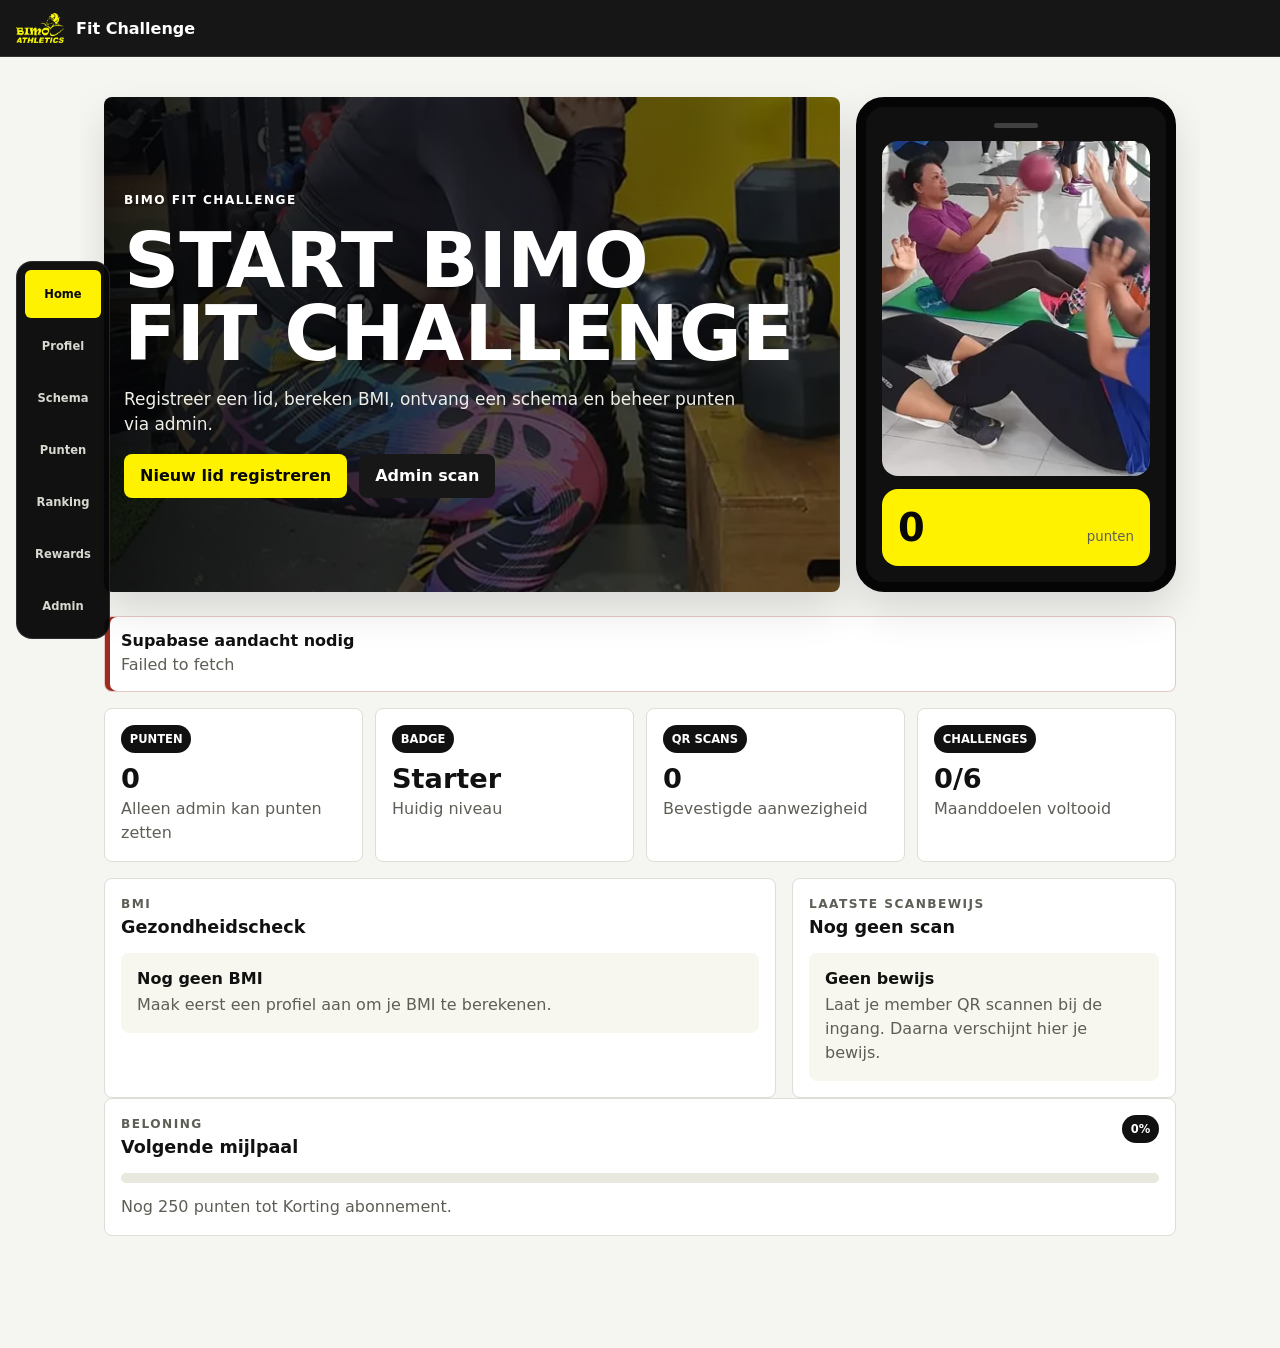
==== docs/index.html @ fdfe7008 "feat: deploy BIMO Fit Challenge app with Supabase setup" ====
<!doctype html>
<html lang="nl">
  <head>
    <meta charset="utf-8">
    <meta name="viewport" content="width=device-width, initial-scale=1, viewport-fit=cover">
    <meta name="theme-color" content="#0b0b0b">
    <meta name="apple-mobile-web-app-capable" content="yes">
    <meta name="apple-mobile-web-app-status-bar-style" content="black-translucent">
    <meta name="apple-mobile-web-app-title" content="BIMO Fit">
    <meta name="description" content="BIMO Fit Challenge App met member QR, admin check-in, BMI, punten, challenges, ranking en beloningen.">
    <title>BIMO Fit Challenge</title>
    <link rel="manifest" href="./manifest.webmanifest">
    <link rel="icon" href="./assets/icon-192.png" sizes="192x192">
    <link rel="apple-touch-icon" href="./assets/icon-180.png">
    <link rel="stylesheet" href="./styles.css">
  </head>
  <body>
    <header class="app-shell">
      <a class="brand" href="./" aria-label="BIMO Fit Challenge home">
        <img src="./assets/bimo-logo.webp" alt="BIMO Athletics logo">
        <span>Fit Challenge</span>
      </a>
      <button id="installButton" class="install-button" hidden>Installeer app</button>
    </header>

    <main id="app" class="app-main" tabindex="-1"></main>

    <nav class="bottom-nav" aria-label="Hoofdnavigatie">
      <button data-tab="dashboard" class="is-active" aria-current="page">Home</button>
      <button data-tab="profile">Profiel</button>
      <button data-tab="plan">Schema</button>
      <button data-tab="points">Punten</button>
      <button data-tab="ranking">Ranking</button>
      <button data-tab="rewards">Rewards</button>
      <button data-tab="admin">Admin</button>
    </nav>

    <div id="toast" class="toast" hidden role="status" aria-live="polite"></div>

    <script src="./assets/qrcode-generator.js"></script>
    <script src="./supabase-config.js"></script>
    <script type="module" src="./app.mjs"></script>
  </body>
</html>
---- docs/styles.css ----
:root {
  color-scheme: light;
  --bg: #f5f5f2;
  --surface: #ffffff;
  --ink: #111111;
  --muted: #5e5e57;
  --line: #deded6;
  --brand: #fff200;
  --brand-strong: #e5d900;
  --dark: #080808;
  --success: #186a3b;
  --danger: #9c2b20;
  --radius: 8px;
  --shadow: 0 18px 40px rgba(0, 0, 0, 0.12);
  font-family: Inter, ui-sans-serif, system-ui, -apple-system, BlinkMacSystemFont, "Segoe UI", sans-serif;
}

* {
  box-sizing: border-box;
}

body {
  margin: 0;
  min-height: 100vh;
  overflow-x: hidden;
  background: var(--bg);
  color: var(--ink);
}

button,
input,
textarea,
select {
  font: inherit;
}

button {
  cursor: pointer;
}

button:disabled {
  cursor: not-allowed;
  opacity: 0.55;
}

.app-shell {
  position: sticky;
  top: 0;
  z-index: 10;
  display: flex;
  align-items: center;
  justify-content: space-between;
  gap: 1rem;
  padding: max(0.75rem, env(safe-area-inset-top)) 1rem 0.75rem;
  background: rgba(8, 8, 8, 0.94);
  backdrop-filter: blur(16px);
  border-bottom: 1px solid rgba(255, 255, 255, 0.12);
}

.brand {
  display: inline-flex;
  align-items: center;
  gap: 0.75rem;
  color: white;
  font-weight: 800;
  text-decoration: none;
  letter-spacing: 0;
}

.brand img {
  width: 48px;
  height: 32px;
  object-fit: contain;
  border-radius: 4px;
}

.install-button,
.primary-action,
.secondary-action {
  border: 0;
  border-radius: var(--radius);
  min-height: 44px;
  padding: 0.75rem 1rem;
  font-weight: 800;
}

.install-button,
.primary-action {
  background: var(--brand);
  color: var(--dark);
}

.secondary-action {
  background: #171717;
  color: white;
}

.secondary-action:disabled {
  background: #c8c8c0;
  color: #52524d;
}

.app-main {
  width: 100%;
  max-width: 1120px;
  margin: 0 auto;
  padding: 1rem 1rem 6.5rem;
  overflow-x: hidden;
}

.hero-section {
  display: grid;
  grid-template-columns: 1fr;
  gap: 1rem;
  min-width: 0;
  padding: 1rem 0 1.5rem;
}

.hero-copy {
  display: grid;
  align-content: center;
  gap: 1rem;
  min-height: 420px;
  padding: 1.25rem;
  color: white;
  background:
    linear-gradient(90deg, rgba(0, 0, 0, 0.88), rgba(0, 0, 0, 0.48)),
    url("./assets/gallab.webp") center / cover;
  border-radius: var(--radius);
  box-shadow: var(--shadow);
}

.hero-copy h1,
.page-heading h1 {
  margin: 0;
  max-width: 760px;
  font-size: clamp(1.85rem, 6vw, 4.8rem);
  line-height: 0.95;
  letter-spacing: 0;
  text-transform: uppercase;
  text-wrap: balance;
}

.hero-copy p,
.page-heading p,
.panel p,
.metric-card p,
.activity-card p,
.reward-card p,
.plan-item p,
.leader-row p {
  margin: 0;
  color: inherit;
  line-height: 1.5;
}

.hero-copy > p:not(.eyebrow) {
  max-width: 620px;
  color: #efefe7;
  font-size: 1.06rem;
}

.hero-actions {
  display: flex;
  flex-wrap: wrap;
  gap: 0.75rem;
}

.phone-preview {
  display: none;
}

.eyebrow {
  margin: 0;
  color: var(--brand);
  font-size: 0.76rem;
  font-weight: 900;
  letter-spacing: 0.12em;
  text-transform: uppercase;
}

.metric-grid,
.activity-grid,
.reward-grid {
  display: grid;
  grid-template-columns: repeat(2, minmax(0, 1fr));
  gap: 0.75rem;
  min-width: 0;
}

.metric-card,
.activity-card,
.reward-card,
.panel,
.leader-row,
.plan-item {
  background: var(--surface);
  border: 1px solid var(--line);
  border-radius: var(--radius);
}

.metric-card {
  padding: 1rem;
}

.metric-card span,
.points-chip,
.pill {
  display: inline-flex;
  width: fit-content;
  align-items: center;
  min-height: 28px;
  padding: 0.2rem 0.55rem;
  border-radius: 999px;
  background: #111111;
  color: white;
  font-size: 0.72rem;
  font-weight: 900;
  text-transform: uppercase;
}

.metric-card strong {
  display: block;
  margin: 0.65rem 0 0.2rem;
  font-size: 1.7rem;
}

.metric-card p,
.activity-card p,
.reward-card p,
.plan-item p,
.leader-row p,
.panel p {
  color: var(--muted);
}

.dashboard-grid,
.form-layout {
  display: grid;
  grid-template-columns: 1fr;
  gap: 1rem;
  min-width: 0;
  margin-top: 1rem;
}

.panel,
.activity-card,
.reward-card {
  padding: 1rem;
}

.panel-header {
  display: flex;
  align-items: flex-start;
  justify-content: space-between;
  gap: 1rem;
  margin-bottom: 1rem;
}

.panel h2,
.activity-card h2,
.reward-card h2,
.plan-item h2,
.leader-row h2 {
  margin: 0.2rem 0 0;
  font-size: 1.1rem;
}

.bmi-result {
  display: flex;
  align-items: center;
  gap: 1rem;
}

.bmi-result > span,
.bmi-panel h2 {
  display: grid;
  place-items: center;
  width: 92px;
  height: 92px;
  margin: 0;
  border-radius: 50%;
  background: var(--brand);
  color: var(--dark);
  font-size: 2rem;
  font-weight: 900;
}

.session-card {
  display: grid;
  gap: 0.45rem;
  padding: 1rem;
  background: #f7f7ef;
  border-radius: var(--radius);
}

.session-card span {
  color: var(--success);
  font-weight: 900;
}

.progress-row {
  display: grid;
  gap: 0.75rem;
}

.progress-track {
  height: 10px;
  overflow: hidden;
  background: #e8e8df;
  border-radius: 999px;
}

.progress-track span {
  display: block;
  height: 100%;
  background: var(--brand);
}

.page-heading {
  display: grid;
  gap: 0.65rem;
  padding: 1rem 0;
}

.page-heading .eyebrow {
  color: var(--danger);
}

.page-heading p {
  max-width: 720px;
  color: var(--muted);
}

.form-panel {
  display: grid;
  gap: 1rem;
}

label {
  display: grid;
  gap: 0.4rem;
  color: var(--ink);
  font-weight: 800;
}

input,
textarea,
select {
  width: 100%;
  min-height: 46px;
  padding: 0.7rem 0.75rem;
  border: 1px solid var(--line);
  border-radius: var(--radius);
  background: #fbfbf8;
  color: var(--ink);
}

input:focus,
textarea:focus,
select:focus,
button:focus-visible {
  outline: 3px solid rgba(255, 242, 0, 0.8);
  outline-offset: 2px;
}

textarea {
  resize: vertical;
}

small {
  color: var(--muted);
  line-height: 1.4;
}

.two-columns {
  display: grid;
  grid-template-columns: 1fr;
  gap: 1rem;
}

.bmi-panel {
  display: grid;
  align-content: start;
  gap: 0.75rem;
}

.member-pass {
  display: grid;
  align-content: start;
  gap: 0.85rem;
}

.member-pass code {
  display: block;
  width: fit-content;
  padding: 0.35rem 0.55rem;
  color: var(--brand);
  background: var(--dark);
  border-radius: 6px;
  font-weight: 900;
}

.qr-box {
  display: grid;
  place-items: center;
  min-height: 220px;
  padding: 1rem;
  background: white;
  border: 1px solid var(--line);
  border-radius: var(--radius);
}

.qr-box svg {
  display: block;
  width: min(220px, 100%);
  height: auto;
}

.bmi-mini {
  display: grid;
  gap: 0.2rem;
  padding: 0.85rem;
  background: #f7f7ef;
  border-radius: var(--radius);
}

.health-list {
  display: grid;
  grid-template-columns: 1fr;
  gap: 0.6rem;
  margin: 1rem 0 0;
}

.health-list div {
  display: flex;
  justify-content: space-between;
  gap: 1rem;
  padding: 0.7rem;
  background: #f7f7ef;
  border-radius: var(--radius);
}

.health-list dt,
.health-list dd {
  margin: 0;
}

.health-list dt {
  color: var(--muted);
}

.health-list dd {
  font-weight: 900;
}

.plan-list {
  display: grid;
  gap: 0.75rem;
}

.plan-item {
  display: grid;
  grid-template-columns: auto 1fr;
  gap: 0.85rem;
  padding: 1rem;
}

.plan-item > span {
  grid-column: 2;
  color: var(--success);
  font-weight: 900;
}

.day-block {
  display: grid;
  place-items: center;
  width: 48px;
  height: 48px;
  background: var(--dark);
  color: var(--brand);
  border-radius: var(--radius);
  font-weight: 900;
  text-transform: uppercase;
}

.activity-card,
.reward-card {
  display: grid;
  gap: 0.75rem;
  align-content: start;
}

.points-chip {
  background: var(--brand);
  color: var(--dark);
}

.challenge-list {
  display: grid;
  gap: 0.75rem;
}

.challenge-item {
  display: grid;
  gap: 0.8rem;
  padding: 0.85rem;
  background: #f7f7ef;
  border-radius: var(--radius);
}

.challenge-item h3 {
  margin: 0.5rem 0;
}

.compact-input {
  grid-template-columns: auto 96px;
  align-items: center;
}

.activity-log {
  display: grid;
  gap: 0.6rem;
  margin: 0;
  padding: 0;
  list-style: none;
}

.activity-log li {
  display: flex;
  justify-content: space-between;
  gap: 1rem;
  padding-bottom: 0.6rem;
  border-bottom: 1px solid var(--line);
}

.activity-log small {
  display: block;
  margin-top: 0.2rem;
}

.proof-section {
  margin-top: 1rem;
}

.proof-list {
  display: grid;
  gap: 0.7rem;
  margin: 0;
  padding: 0;
  list-style: none;
}

.proof-list li {
  display: flex;
  align-items: flex-start;
  justify-content: space-between;
  gap: 1rem;
  padding: 0.85rem;
  background: #f7f7ef;
  border-radius: var(--radius);
}

.proof-list strong {
  display: block;
  margin-bottom: 0.25rem;
}

.proof-list span {
  flex: 0 0 auto;
  color: var(--success);
  font-weight: 900;
}

.leaderboard {
  display: grid;
  gap: 0.75rem;
}

.leader-row {
  display: grid;
  grid-template-columns: auto 1fr auto;
  align-items: center;
  gap: 1rem;
  padding: 1rem;
}

.leader-row.is-current {
  border-color: var(--dark);
  box-shadow: inset 5px 0 0 var(--brand);
}

.rank {
  display: grid;
  place-items: center;
  width: 48px;
  height: 48px;
  background: var(--dark);
  color: white;
  border-radius: 50%;
  font-weight: 900;
}

.reward-card.is-claimed {
  border-color: rgba(24, 106, 59, 0.3);
  background: #f0f8f2;
}

.admin-login {
  display: grid;
  gap: 1rem;
  width: min(520px, 100%);
}

.admin-grid {
  display: grid;
  grid-template-columns: 1fr;
  gap: 1rem;
  margin-top: 1rem;
}

.compact-button {
  min-height: 36px;
  padding: 0.45rem 0.7rem;
  font-size: 0.82rem;
}

.status-chip {
  display: inline-flex;
  width: fit-content;
  align-items: center;
  justify-content: center;
  min-height: 32px;
  padding: 0.25rem 0.65rem;
  border-radius: 999px;
  color: var(--success);
  background: #e9f4ec;
  font-size: 0.8rem;
  font-weight: 900;
}

.sync-banner {
  display: flex;
  align-items: center;
  justify-content: space-between;
  gap: 1rem;
  margin: 0 0 1rem;
  padding: 0.9rem 1rem;
  border: 1px solid var(--line);
  border-radius: var(--radius);
  background: var(--surface);
}

.sync-banner strong {
  display: block;
  margin-bottom: 0.2rem;
}

.sync-banner > div {
  min-width: 0;
}

.sync-banner p {
  margin: 0;
  color: var(--muted);
  line-height: 1.45;
  overflow-wrap: anywhere;
}

.sync-banner.is-online {
  border-color: rgba(24, 106, 59, 0.28);
  box-shadow: inset 5px 0 0 var(--success);
}

.sync-banner.is-warning {
  border-color: rgba(156, 43, 32, 0.25);
  box-shadow: inset 5px 0 0 var(--danger);
}

.sync-banner.is-local {
  box-shadow: inset 5px 0 0 var(--brand);
}

.proof-card strong {
  font-size: 1.1rem;
}

.empty-state {
  display: grid;
  gap: 0.35rem;
  padding: 1rem;
  background: #f7f7ef;
  border-radius: var(--radius);
}

.bottom-nav {
  position: fixed;
  right: 0;
  bottom: 0;
  left: 0;
  z-index: 20;
  display: grid;
  grid-template-columns: repeat(7, minmax(0, 1fr));
  gap: 0.25rem;
  padding: 0.5rem 0.5rem max(0.5rem, env(safe-area-inset-bottom));
  background: rgba(8, 8, 8, 0.96);
  border-top: 1px solid rgba(255, 255, 255, 0.1);
}

.bottom-nav button {
  min-width: 0;
  min-height: 48px;
  padding: 0.25rem;
  border: 0;
  border-radius: 6px;
  background: transparent;
  color: #d8d8d0;
  font-size: 0.72rem;
  font-weight: 800;
  overflow: hidden;
  text-overflow: ellipsis;
}

.bottom-nav button.is-active {
  background: var(--brand);
  color: var(--dark);
}

.toast {
  position: fixed;
  right: 1rem;
  bottom: 5.5rem;
  left: 1rem;
  z-index: 30;
  width: min(520px, calc(100% - 2rem));
  margin: 0 auto;
  padding: 0.9rem 1rem;
  color: white;
  background: #111111;
  border-radius: var(--radius);
  box-shadow: var(--shadow);
  overflow-wrap: anywhere;
}

@media (max-width: 520px) {
  .hero-copy h1,
  .page-heading h1 {
    font-size: 1.85rem;
    line-height: 1.05;
  }

  .hero-copy h1 {
    max-width: 12ch;
  }

  .hero-copy > p:not(.eyebrow) {
    max-width: 31ch;
  }

  .sync-banner {
    align-items: stretch;
    flex-direction: column;
  }

  .sync-banner p {
    max-width: 31ch;
  }
}

@media (min-width: 720px) {
  .app-main {
    padding: 1.5rem 1.5rem 7rem;
  }

  .hero-section {
    grid-template-columns: minmax(0, 1fr) 320px;
    align-items: stretch;
  }

  .phone-preview {
    display: grid;
    align-content: start;
    gap: 0.8rem;
    padding: 1rem;
    background: #101010;
    border: 10px solid #050505;
    border-radius: 28px;
    box-shadow: var(--shadow);
  }

  .phone-preview img {
    width: 100%;
    aspect-ratio: 4 / 5;
    object-fit: cover;
    border-radius: 16px;
  }

  .phone-bar {
    width: 44px;
    height: 5px;
    margin: 0 auto;
    background: #404040;
    border-radius: 999px;
  }

  .phone-stat {
    display: flex;
    align-items: baseline;
    justify-content: space-between;
    padding: 1rem;
    color: var(--dark);
    background: var(--brand);
    border-radius: 16px;
  }

  .phone-stat span {
    font-size: 2.4rem;
    font-weight: 900;
  }

  .metric-grid {
    grid-template-columns: repeat(4, minmax(0, 1fr));
  }

  .activity-grid,
  .reward-grid {
    grid-template-columns: repeat(4, minmax(0, 1fr));
  }

  .dashboard-grid,
  .form-layout {
    grid-template-columns: minmax(0, 1.4fr) minmax(280px, 0.8fr);
  }

  .admin-grid {
    grid-template-columns: repeat(2, minmax(0, 1fr));
  }

  .health-list {
    grid-template-columns: repeat(2, minmax(0, 1fr));
  }

  .two-columns {
    grid-template-columns: repeat(2, minmax(0, 1fr));
  }

  .plan-item {
    grid-template-columns: auto 1fr auto;
    align-items: center;
  }

  .plan-item > span {
    grid-column: auto;
  }

  .challenge-item {
    grid-template-columns: minmax(0, 1fr) 170px auto;
    align-items: center;
  }
}

@media (min-width: 1100px) {
  .bottom-nav {
    right: auto;
    top: 50%;
    bottom: auto;
    left: 1rem;
    width: 94px;
    transform: translateY(-50%);
    grid-template-columns: 1fr;
    border: 1px solid rgba(255, 255, 255, 0.12);
    border-radius: 16px;
  }
}
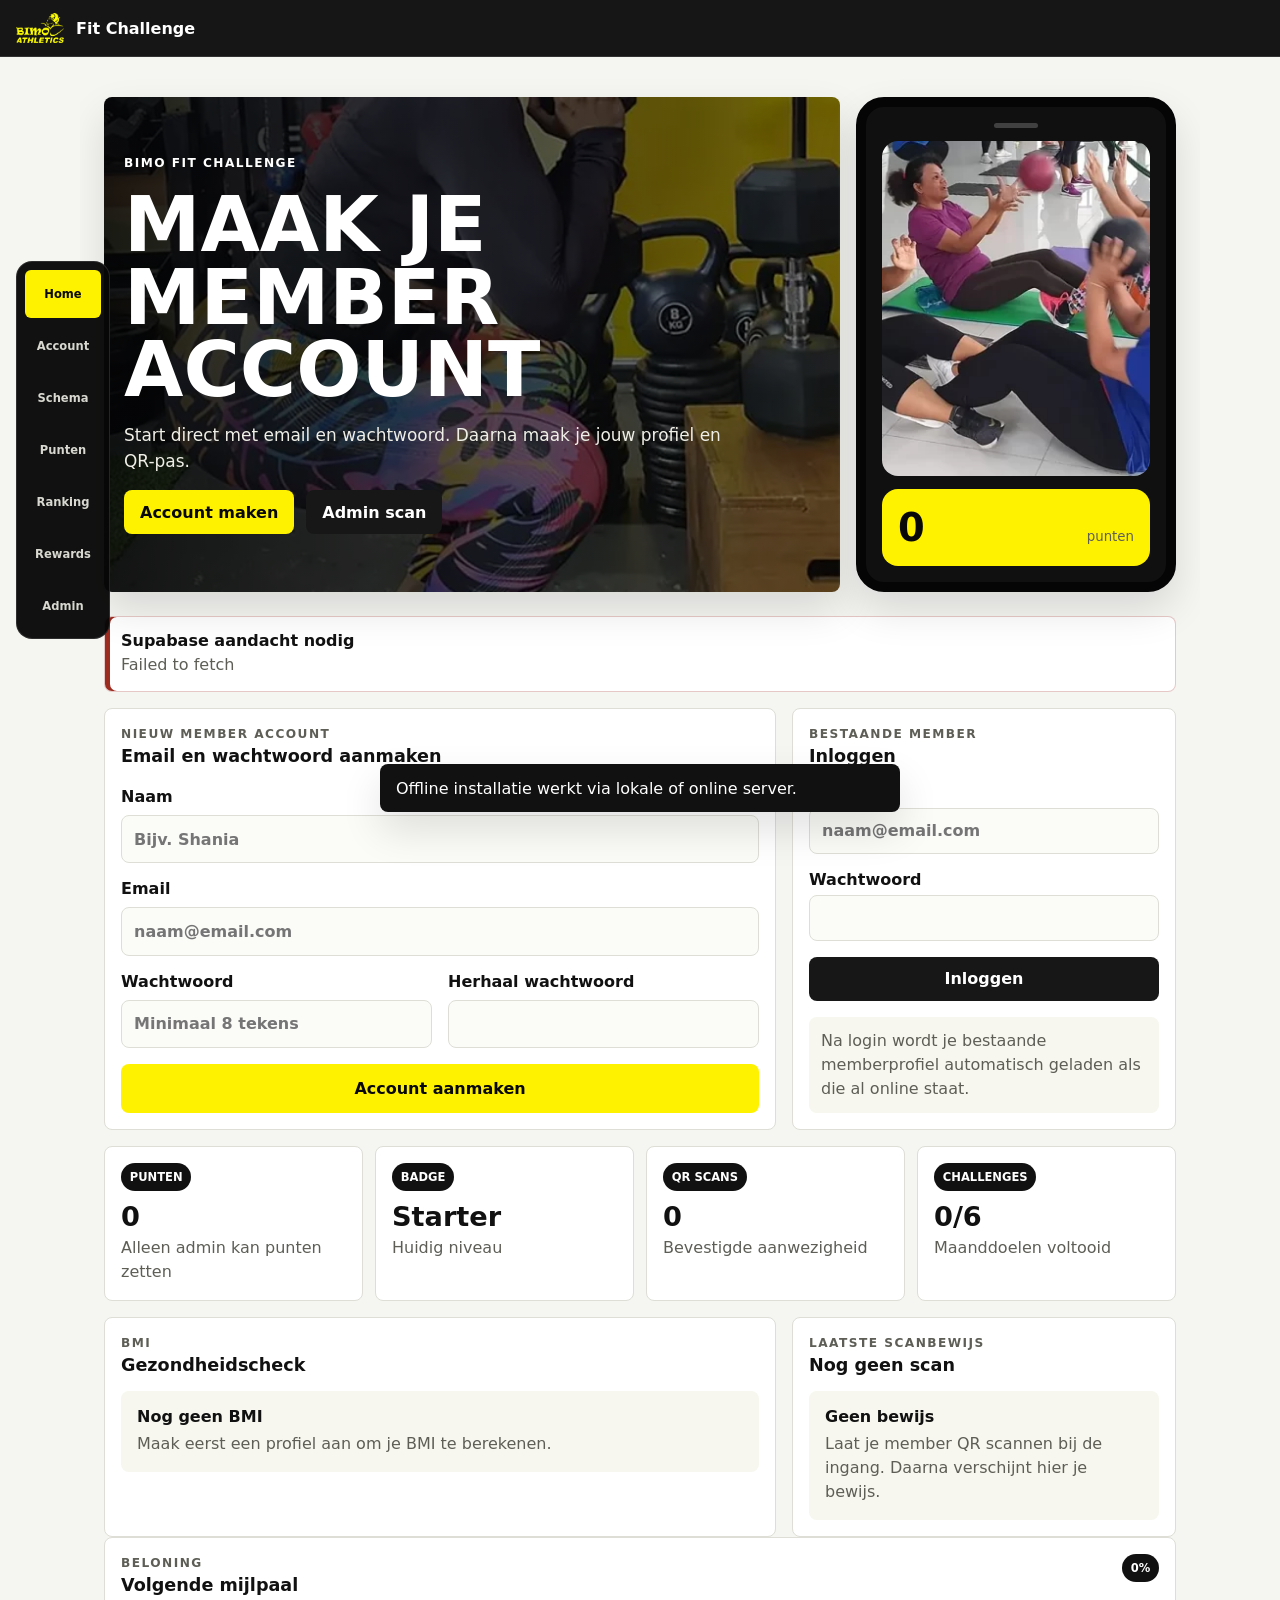
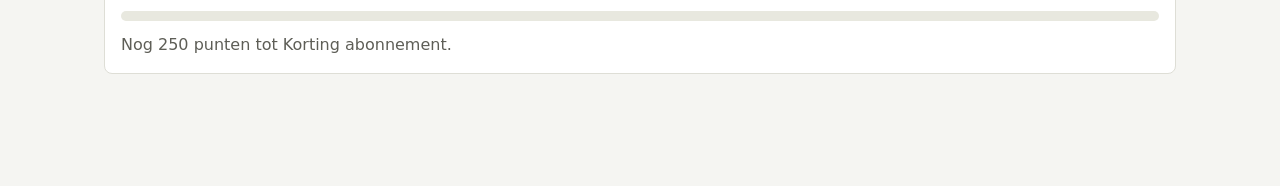
==== commit a97e7e50: "fix: show member account signup on home" ====
--- a/docs/index.html
+++ b/docs/index.html
@@ -12,7 +12,7 @@
     <link rel="manifest" href="./manifest.webmanifest">
     <link rel="icon" href="./assets/icon-192.png" sizes="192x192">
     <link rel="apple-touch-icon" href="./assets/icon-180.png">
-    <link rel="stylesheet" href="./styles.css">
+    <link rel="stylesheet" href="./styles.css?v=20260804-account2">
   </head>
   <body>
     <header class="app-shell">
@@ -27,7 +27,7 @@
 
     <nav class="bottom-nav" aria-label="Hoofdnavigatie">
       <button data-tab="dashboard" class="is-active" aria-current="page">Home</button>
-      <button data-tab="profile">Profiel</button>
+      <button data-tab="profile">Account</button>
       <button data-tab="plan">Schema</button>
       <button data-tab="points">Punten</button>
       <button data-tab="ranking">Ranking</button>
@@ -38,7 +38,8 @@
     <div id="toast" class="toast" hidden role="status" aria-live="polite"></div>
 
     <script src="./assets/qrcode-generator.js"></script>
+    <script src="./assets/jsQR.js"></script>
     <script src="./supabase-config.js"></script>
-    <script type="module" src="./app.mjs"></script>
+    <script type="module" src="./app.mjs?v=20260804-account2"></script>
   </body>
 </html>
--- a/docs/styles.css
+++ b/docs/styles.css
@@ -235,7 +235,8 @@
 }
 
 .dashboard-grid,
-.form-layout {
+.form-layout,
+.auth-grid {
   display: grid;
   grid-template-columns: 1fr;
   gap: 1rem;
@@ -612,6 +613,29 @@
   width: min(520px, 100%);
 }
 
+.auth-grid {
+  margin: 0 0 1rem;
+}
+
+.auth-panel {
+  display: flex;
+  align-items: center;
+  justify-content: space-between;
+  gap: 1rem;
+  margin-bottom: 1rem;
+}
+
+.auth-panel h2,
+.auth-card h2 {
+  margin: 0.2rem 0 0;
+}
+
+.auth-note {
+  padding: 0.75rem;
+  background: #f7f7ef;
+  border-radius: var(--radius);
+}
+
 .admin-grid {
   display: grid;
   grid-template-columns: 1fr;
@@ -623,6 +647,35 @@
   min-height: 36px;
   padding: 0.45rem 0.7rem;
   font-size: 0.82rem;
+}
+
+.camera-scanner {
+  display: grid;
+  gap: 0.75rem;
+  padding: 0.85rem;
+  background: #f7f7ef;
+  border: 1px solid var(--line);
+  border-radius: var(--radius);
+}
+
+.camera-preview {
+  width: 100%;
+  max-height: 360px;
+  aspect-ratio: 4 / 3;
+  object-fit: cover;
+  background: #050505;
+  border: 4px solid var(--dark);
+  border-radius: var(--radius);
+}
+
+.camera-actions {
+  display: flex;
+  flex-wrap: wrap;
+  gap: 0.6rem;
+}
+
+.camera-actions button {
+  flex: 1 1 150px;
 }
 
 .status-chip {
@@ -828,7 +881,8 @@
   }
 
   .dashboard-grid,
-  .form-layout {
+  .form-layout,
+  .auth-grid {
     grid-template-columns: minmax(0, 1.4fr) minmax(280px, 0.8fr);
   }
 
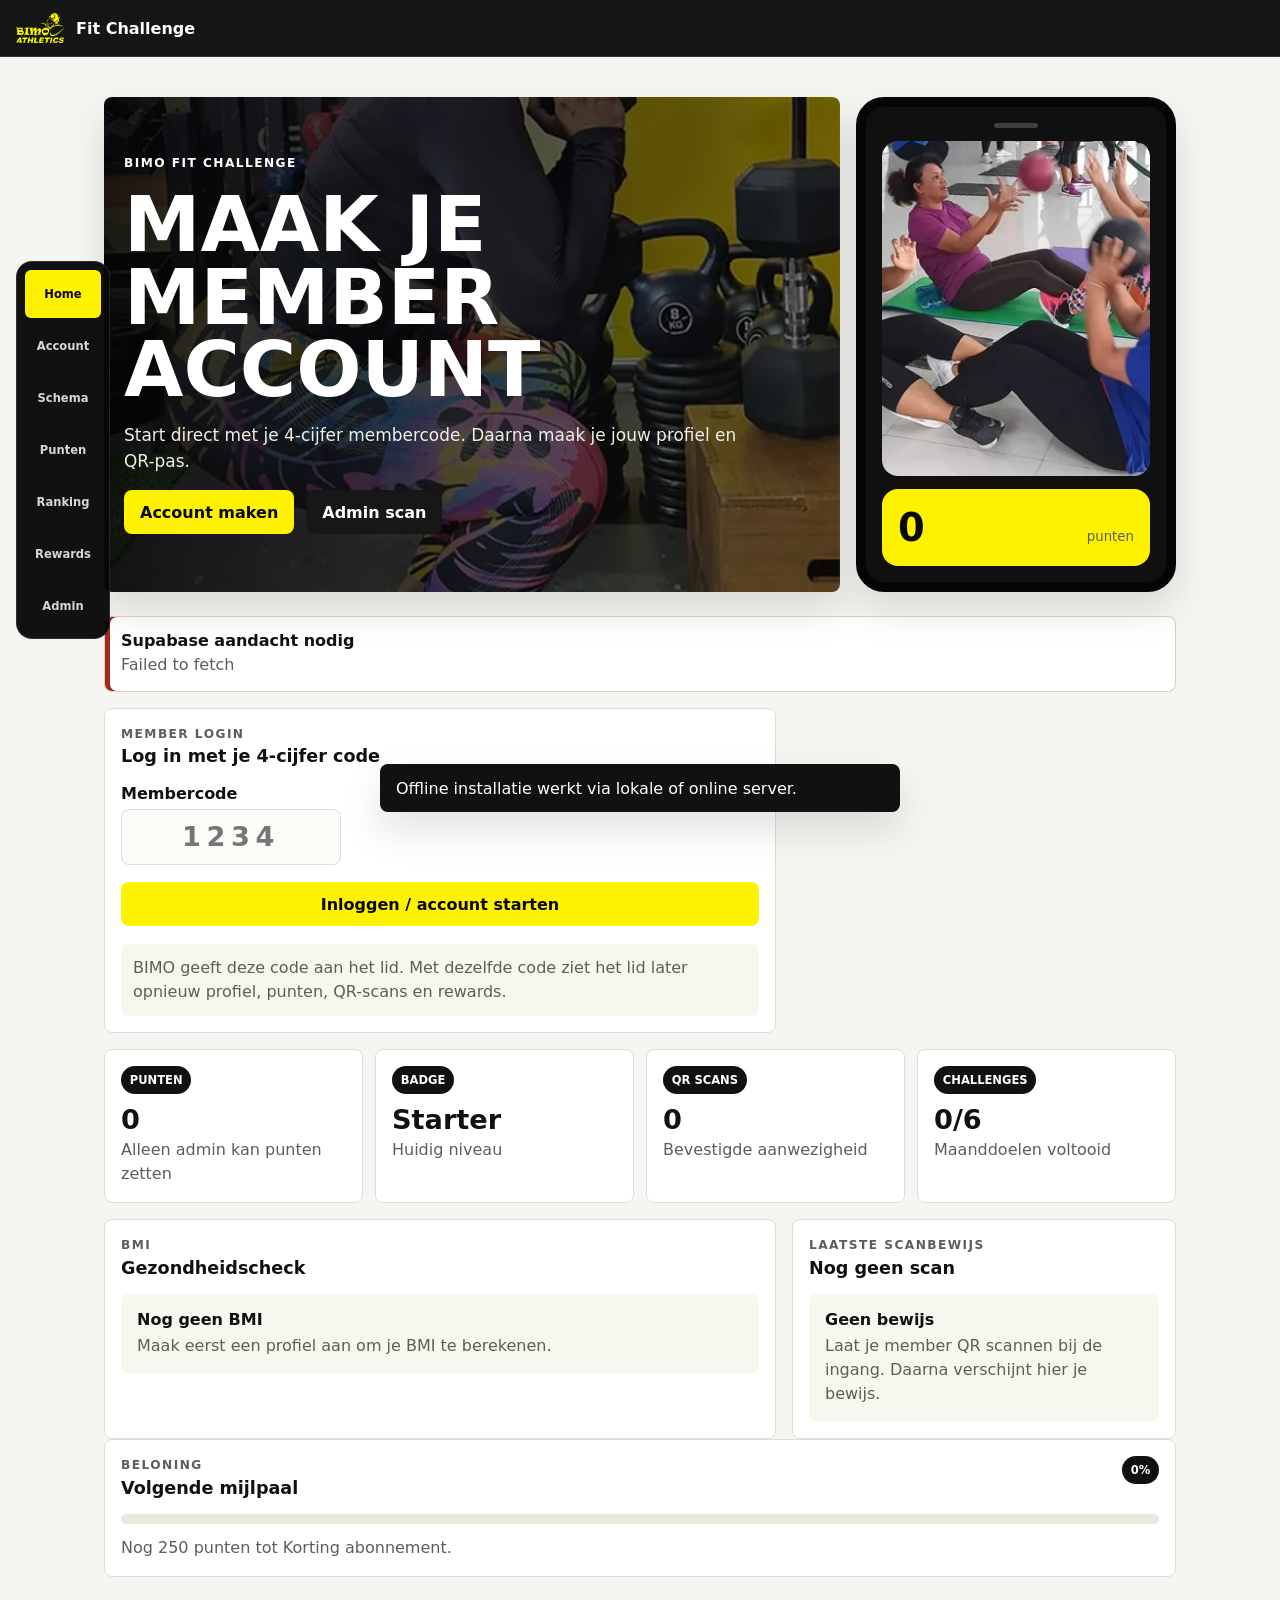
==== commit e0b5bda1: "feat: add four digit member code login" ====
--- a/docs/index.html
+++ b/docs/index.html
@@ -12,7 +12,7 @@
     <link rel="manifest" href="./manifest.webmanifest">
     <link rel="icon" href="./assets/icon-192.png" sizes="192x192">
     <link rel="apple-touch-icon" href="./assets/icon-180.png">
-    <link rel="stylesheet" href="./styles.css?v=20260804-account2">
+    <link rel="stylesheet" href="./styles.css?v=20260804-code1">
   </head>
   <body>
     <header class="app-shell">
@@ -40,6 +40,6 @@
     <script src="./assets/qrcode-generator.js"></script>
     <script src="./assets/jsQR.js"></script>
     <script src="./supabase-config.js"></script>
-    <script type="module" src="./app.mjs?v=20260804-account2"></script>
+    <script type="module" src="./app.mjs?v=20260804-code1"></script>
   </body>
 </html>
--- a/docs/styles.css
+++ b/docs/styles.css
@@ -617,6 +617,10 @@
   margin: 0 0 1rem;
 }
 
+.single-auth-grid {
+  grid-template-columns: minmax(0, 560px);
+}
+
 .auth-panel {
   display: flex;
   align-items: center;
@@ -634,6 +638,18 @@
   padding: 0.75rem;
   background: #f7f7ef;
   border-radius: var(--radius);
+}
+
+.code-login-card {
+  gap: 1.1rem;
+}
+
+.code-input {
+  max-width: 220px;
+  text-align: center;
+  letter-spacing: 0.35rem;
+  font-size: 1.7rem;
+  font-weight: 900;
 }
 
 .admin-grid {
